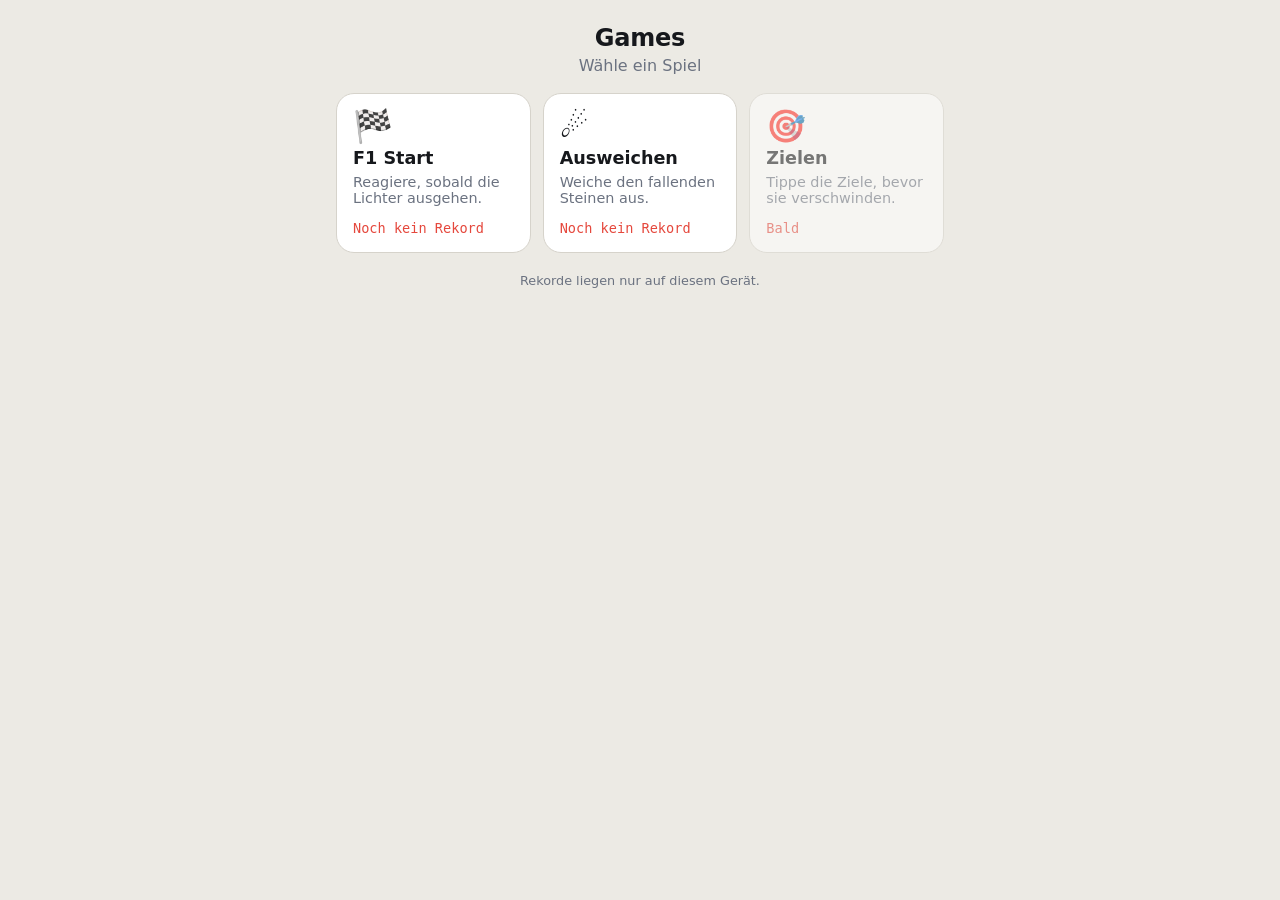
==== index.html @ 2a79f2c2 "Rename index (4).html to index.html" ====
<!DOCTYPE html>
<html lang="de">
<head>
<meta charset="utf-8">
<meta name="viewport" content="width=device-width, initial-scale=1, viewport-fit=cover">
<title>Games</title>
<link rel="stylesheet" href="base.css">
<style>
main{max-width:640px;margin:0 auto;padding:16px}
h1{text-align:center;font-size:1.5rem;margin:8px 0 4px;letter-spacing:-.01em}
.lead{text-align:center;color:var(--mute);margin:0 0 18px}
.grid{display:grid;grid-template-columns:repeat(auto-fit,minmax(150px,1fr));gap:12px}
.tile{display:flex;flex-direction:column;gap:6px;min-height:160px;padding:16px;border:1px solid var(--line);border-radius:18px;background:var(--card);color:inherit;text-decoration:none}
.tile .ic{font-size:2rem;line-height:1}
.tile b{font-size:1.1rem}
.tile span.d{color:var(--mute);font-size:.9rem}
.tile .rec{margin-top:auto;font-family:"SF Mono",ui-monospace,Menlo,Consolas,monospace;font-size:.85rem;color:var(--accent)}
.tile.soon{opacity:.55}
.note{text-align:center;color:var(--mute);font-size:.8rem;margin-top:20px}
</style>
</head>
<body>
<main>
<h1>Games</h1>
<p class="lead">Wähle ein Spiel</p>
<div class="grid" id="grid"></div>
<p class="note">Rekorde liegen nur auf diesem Gerät.</p>
</main>
<script>
// Adresse des F1-Spiels (anpassen, falls dein Repo anders heißt)
var F1_URL="https://nbh-18.github.io/f1-start/";
var GAMES=[
  {t:"F1 Start",d:"Reagiere, sobald die Lichter ausgehen.",i:"🏁",u:F1_URL,k:"f1:best",f:function(v){return v+" ms"}},
  {t:"Ausweichen",d:"Weiche den fallenden Steinen aus.",i:"☄️",u:"ausweichen.html",k:"game:ausweichen:best",f:function(v){return v.toFixed(1)+" s"}},
  {t:"Zielen",d:"Tippe die Ziele, bevor sie verschwinden.",i:"🎯",soon:true}
];
function best(k){try{var v=parseFloat(localStorage.getItem(k));return v>0?v:0}catch(e){return 0}}
function el(t,c,x){var e=document.createElement(t);if(c)e.className=c;if(x!=null)e.textContent=x;return e}
var grid=document.getElementById("grid");
GAMES.forEach(function(g){
  var a=el(g.soon?"div":"a","tile"+(g.soon?" soon":""));
  if(!g.soon)a.href=g.u;
  a.appendChild(el("div","ic",g.i));a.appendChild(el("b",null,g.t));a.appendChild(el("span","d",g.d));
  var r=g.soon?"Bald":(best(g.k)?"Rekord: "+g.f(best(g.k)):"Noch kein Rekord");
  a.appendChild(el("div","rec",r));grid.appendChild(a);
});
</script>
</body>
</html>
---- base.css ----
:root{--bg:#eceae4;--card:#fff;--ink:#16181c;--mute:#6b7280;--line:#d6d3cb;--accent:#e5483d;--accent-ink:#fff;--stone:#6b7280;--ok:#12a85a;--gold:#b8860b;
box-sizing:border-box;padding-top:env(safe-area-inset-top,0px);padding-bottom:env(safe-area-inset-bottom,0px)}
@media (prefers-color-scheme:dark){:root:not([data-theme="light"]){--bg:#101215;--card:#181b20;--ink:#f1f2f4;--mute:#8b93a0;--line:#262a31;--stone:#9aa3b0;--ok:#2fd27a;--gold:#f5c542}}
:root[data-theme="dark"]{--bg:#101215;--card:#181b20;--ink:#f1f2f4;--mute:#8b93a0;--line:#262a31;--stone:#9aa3b0;--ok:#2fd27a;--gold:#f5c542}
*{box-sizing:border-box}
html{scroll-padding-top:env(safe-area-inset-top,0px)}
html,body{margin:0}
body{background:var(--bg);color:var(--ink);font-family:"Avenir Next","Trebuchet MS",system-ui,sans-serif;-webkit-tap-highlight-color:transparent}
.label{font-size:.8rem;letter-spacing:.18em;text-transform:uppercase;color:var(--mute);margin:0}
.big{font-family:"SF Mono",ui-monospace,Menlo,Consolas,monospace;font-size:clamp(2.2rem,11vw,3.6rem);font-weight:700;margin:6px 0;letter-spacing:-.02em}
.sub{margin:0 0 16px;color:var(--mute);font-size:1rem}
.btn{display:block;width:100%;min-height:48px;border:0;border-radius:14px;background:var(--accent);color:var(--accent-ink);font:inherit;font-weight:700;font-size:1.05rem}
.back{display:inline-block;margin-top:12px;min-height:44px;line-height:44px;color:var(--mute);text-decoration:none;font-size:.95rem}
button:focus-visible,a:focus-visible{outline:3px solid var(--accent);outline-offset:2px}
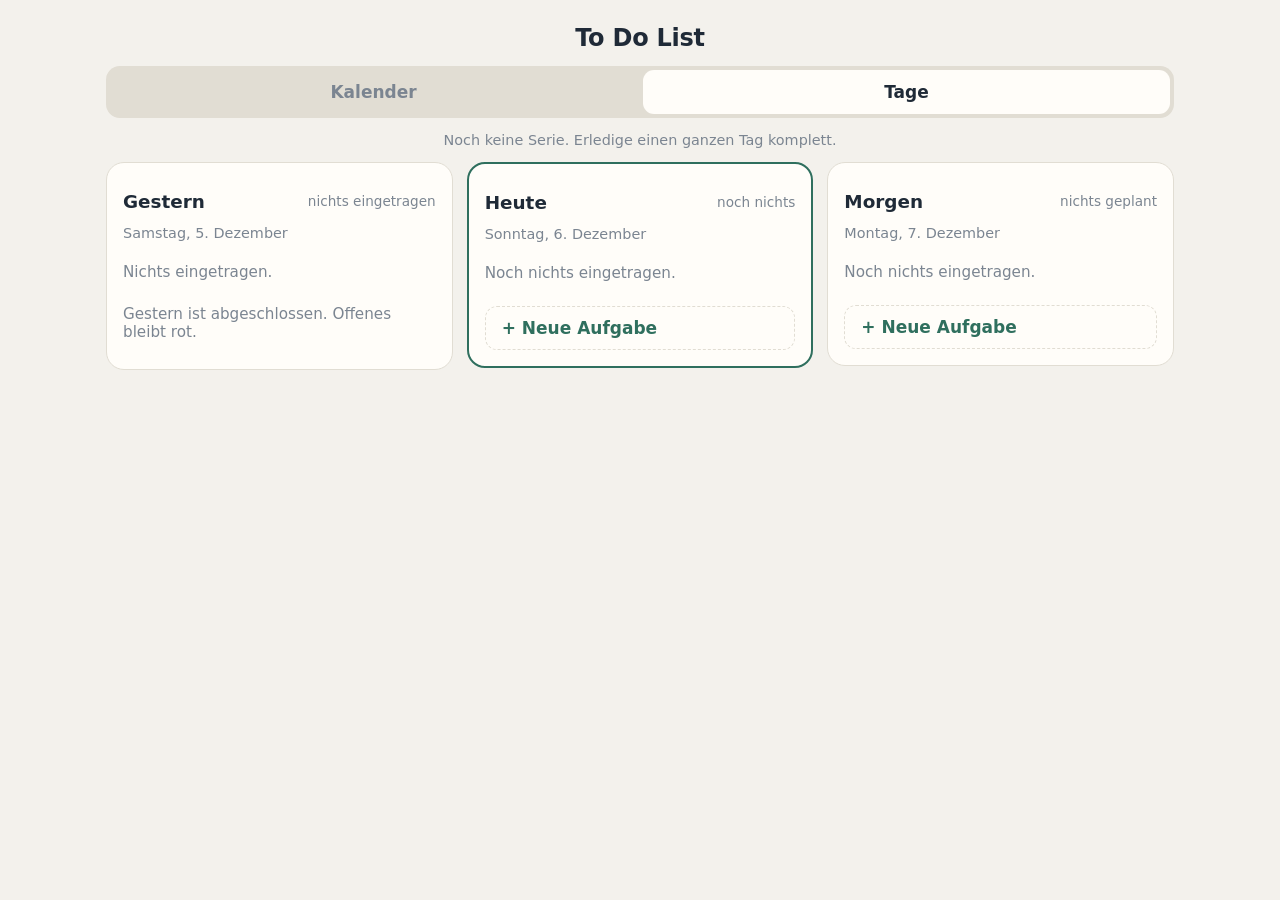
==== commit 84bdd352: "Add files via upload" ====
--- a/index.html
+++ b/index.html
@@ -3,47 +3,444 @@
 <head>
 <meta charset="utf-8">
 <meta name="viewport" content="width=device-width, initial-scale=1, viewport-fit=cover">
-<title>Games</title>
-<link rel="stylesheet" href="base.css">
+<meta name="apple-mobile-web-app-capable" content="yes">
+<meta name="mobile-web-app-capable" content="yes">
+<meta name="apple-mobile-web-app-title" content="To Do">
+<meta name="apple-mobile-web-app-status-bar-style" content="default">
+<meta name="theme-color" content="#2f6f5e">
+<link rel="manifest" href="manifest.json">
+<link rel="apple-touch-icon" href="icon-180.png">
+<title>To Do List</title>
 <style>
-main{max-width:640px;margin:0 auto;padding:16px}
-h1{text-align:center;font-size:1.5rem;margin:8px 0 4px;letter-spacing:-.01em}
-.lead{text-align:center;color:var(--mute);margin:0 0 18px}
-.grid{display:grid;grid-template-columns:repeat(auto-fit,minmax(150px,1fr));gap:12px}
-.tile{display:flex;flex-direction:column;gap:6px;min-height:160px;padding:16px;border:1px solid var(--line);border-radius:18px;background:var(--card);color:inherit;text-decoration:none}
-.tile .ic{font-size:2rem;line-height:1}
-.tile b{font-size:1.1rem}
-.tile span.d{color:var(--mute);font-size:.9rem}
-.tile .rec{margin-top:auto;font-family:"SF Mono",ui-monospace,Menlo,Consolas,monospace;font-size:.85rem;color:var(--accent)}
-.tile.soon{opacity:.55}
-.note{text-align:center;color:var(--mute);font-size:.8rem;margin-top:20px}
+:root{--bg:#f3f1ec;--card:#fffdf9;--ink:#1f2a37;--mute:#7b8591;--line:#e1ddd3;--accent:#2f6f5e;--accent-ink:#fff;--miss:#d64545;
+box-sizing:border-box;padding-top:env(safe-area-inset-top,0px);padding-bottom:env(safe-area-inset-bottom,0px)}
+@media (prefers-color-scheme:dark){:root:not([data-theme="light"]){--bg:#14181d;--card:#1c2229;--ink:#e8ecf0;--mute:#8a95a1;--line:#2b333c;--accent:#5fb89f;--accent-ink:#10231e;--miss:#ef6b6b}}
+:root[data-theme="dark"]{--bg:#14181d;--card:#1c2229;--ink:#e8ecf0;--mute:#8a95a1;--line:#2b333c;--accent:#5fb89f;--accent-ink:#10231e;--miss:#ef6b6b}
+*{box-sizing:border-box}
+html,body{margin:0}
+body{background:var(--bg);color:var(--ink);font-family:"Avenir Next","Trebuchet MS",system-ui,sans-serif;font-size:17px;-webkit-tap-highlight-color:transparent;min-height:100%;overflow-x:hidden}
+main{max-width:1100px;margin:0 auto;padding:16px}
+h1{font-size:1.5rem;margin:8px 0 14px;letter-spacing:-.01em;text-align:center}
+.seg{display:flex;gap:6px;background:var(--line);padding:4px;border-radius:14px;margin-bottom:14px}
+.seg button{flex:1;min-height:44px;border:0;border-radius:11px;background:transparent;color:var(--mute);font:inherit;font-weight:600}
+.seg button[aria-selected="true"]{background:var(--card);color:var(--ink)}
+.cols{display:grid;gap:14px;grid-template-columns:minmax(0,1fr)}
+.col{min-width:0;background:var(--card);border:1px solid var(--line);border-radius:18px;padding:16px}
+.col.today{border-color:var(--accent);border-width:2px}
+.col h2{margin:0;font-size:1.15rem}
+.col .date{color:var(--mute);font-size:.9rem;margin:2px 0 10px}
+ul{list-style:none;margin:0;padding:0}
+li{display:flex;align-items:center;gap:4px;border-top:1px solid var(--line)}
+.chk{flex:none;width:44px;height:44px;border:0;background:transparent;padding:0;display:grid;place-items:center}
+.ring{width:28px;height:28px;border-radius:50%;border:2px solid var(--mute);display:grid;place-items:center;transition:background .15s,border-color .15s}
+.ring svg{width:16px;height:16px;stroke:var(--accent-ink);fill:none;stroke-width:3;stroke-linecap:round;stroke-linejoin:round;opacity:0}
+li.done .ring{background:var(--accent);border-color:var(--accent)}
+li.done .ring svg{opacity:1}
+li.done .txt{color:var(--mute);text-decoration:line-through}
+li.miss .ring{border-color:var(--miss)}
+li.miss .txt{color:var(--miss)}
+.txt{flex:1;min-width:0;padding:10px 0;overflow-wrap:anywhere}
+.del{flex:none;width:44px;height:44px;border:0;background:transparent;color:var(--mute);font-size:1.3rem}
+.empty,.note{color:var(--mute);padding:12px 0;font-size:.95rem}
+.add{display:flex;gap:8px;margin-top:12px}
+.add input{flex:1;min-width:0;min-height:44px;border:1px solid var(--line);border-radius:12px;padding:0 12px;background:var(--bg);color:var(--ink);font:inherit}
+.add button{flex:none;min-height:44px;padding:0 16px;border:0;border-radius:12px;background:var(--accent);color:var(--accent-ink);font:inherit;font-weight:700}
+button:focus-visible,input:focus-visible{outline:3px solid var(--accent);outline-offset:2px}
+.panel{background:var(--card);border:1px solid var(--line);border-radius:18px;padding:16px;max-width:560px;margin:0 auto 14px}
+.calhead{display:flex;align-items:center;justify-content:space-between;margin-bottom:10px}
+.calhead h2{margin:0;font-size:1.15rem}
+.calhead button{width:44px;height:44px;border:0;border-radius:12px;background:var(--line);color:var(--ink);font-size:1.2rem}
+.grid7{display:grid;grid-template-columns:repeat(7,minmax(0,1fr));gap:5px}
+.wd{text-align:center;color:var(--mute);font-size:.8rem;padding:2px 0}
+.cell{aspect-ratio:1;border-radius:10px;display:grid;place-items:center;font-size:.95rem;background:var(--bg);color:var(--ink);position:relative}
+.cell.none{background:transparent}
+.cell.today{outline:3px solid var(--ink);outline-offset:1px}
+.cell.fut::after{content:"";position:absolute;bottom:5px;width:5px;height:5px;border-radius:50%;background:var(--mute)}
+.legend{display:flex;align-items:center;gap:8px;margin-top:12px;color:var(--mute);font-size:.8rem}
+.legend i{flex:1;height:8px;border-radius:4px;background:linear-gradient(90deg,hsl(0 60% 42%),hsl(60 60% 42%),hsl(120 60% 42%))}
+.panel h2{margin:0 0 4px;font-size:1.15rem}
+li.rli{flex-wrap:wrap}
+.hist{flex:0 0 100%;display:flex;gap:9px;align-items:flex-end;padding:0 0 12px 2px;color:var(--mute);font-size:.72rem}
+.hd{display:flex;flex-direction:column;align-items:center;gap:3px}
+.hd i{width:16px;height:16px;border-radius:50%;background:var(--line)}
+.hd i.ok{background:var(--accent)}
+.hd i.miss{background:var(--miss)}
+.hd i.open{background:transparent;border:2px solid var(--mute)}
+.hd i.na{background:transparent;border:1px dashed var(--line)}
+.streak{margin-left:auto;font-size:.8rem;font-weight:600;color:var(--accent)}
+button.cell{border:0;padding:0;font:inherit;cursor:pointer}
+.cell.sel{box-shadow:0 0 0 3px var(--accent)}
+.colhead{display:flex;align-items:center;gap:10px;width:100%;min-height:44px;border:0;background:transparent;color:inherit;font:inherit;padding:0;text-align:left}
+.colhead .sum{flex:1;text-align:right;font-size:.85rem;color:var(--mute)}
+.sum.bad{color:var(--miss)}.sum.good{color:var(--accent)}
+.chev{flex:none;color:var(--mute);transition:transform .15s}
+.col.shut .chev{transform:rotate(-90deg)}
+.sline{text-align:center;color:var(--mute);font-size:.9rem;margin:0 0 14px}
+.sline b{color:var(--accent)}
+.chips{display:flex;flex-wrap:wrap;gap:6px;margin-bottom:12px}
+.chips button{min-height:36px;padding:0 12px;border:1px solid var(--line);border-radius:999px;background:transparent;color:var(--ink);font:inherit;font-size:.85rem}
+.chips button[aria-pressed="true"]{background:var(--ink);color:var(--bg);border-color:var(--ink)}
+.fnote{margin-top:10px;font-size:.85rem;color:var(--accent);font-weight:600}
+.add .addbtn{flex:1;text-align:left;background:transparent;color:var(--accent);border:1px dashed var(--line)}
+.add.open{flex-wrap:wrap}
+.add.open input{flex:1 0 100%}
+.add.open button{flex:1}
+.add .ghost{background:var(--line);color:var(--ink)}
+li.ask .yes,li.ask .no{flex:none;min-height:44px;padding:0 14px;border:0;border-radius:12px;font:inherit;font-weight:600}
+li.ask .yes{background:var(--miss);color:#fff}
+li.ask .no{background:var(--line);color:var(--ink)}
+.add.open .tl{flex:1 0 100%;display:flex;align-items:center;gap:10px;color:var(--mute);font-size:.9rem}
+.add.open .tl input{flex:1}
+.tm{flex:none;min-width:3.2em;font-size:.85rem;font-weight:700;color:var(--accent);font-variant-numeric:tabular-nums}
+li.skip .txt{color:var(--mute);text-decoration:line-through;font-style:italic}
+li.skip .ring{border-style:dashed}
+li.edit{flex-wrap:wrap;gap:8px;padding:10px 0}
+li.edit>input,li.edit .tl input{min-width:0;min-height:44px;border:1px solid var(--line);border-radius:12px;padding:0 12px;background:var(--bg);color:var(--ink);font:inherit}
+li.edit>input{flex:1 0 100%}
+li.edit .tl{flex:1 0 100%;display:flex;align-items:center;gap:10px;color:var(--mute);font-size:.9rem}
+li.edit .tl input{flex:1}
+.erow{flex:1 0 100%;display:flex;flex-wrap:wrap;gap:8px}
+.erow button{flex:1 1 40%;min-height:44px;border:0;border-radius:12px;font:inherit;font-weight:600;background:var(--line);color:var(--ink)}
+.erow .pri{background:var(--accent);color:var(--accent-ink)}
+.erow .dng{background:transparent;color:var(--miss);border:1px solid var(--miss)}
+.hd i.skp{background:transparent;border:2px dashed var(--mute)}
+.bk{width:100%;min-height:90px;border:1px solid var(--line);border-radius:12px;background:var(--bg);color:var(--ink);font:inherit;font-size:16px;padding:8px;margin:8px 0}
+.sech{max-width:560px;margin:20px auto 8px;font-size:1.15rem}
+.tag{flex:none;font-size:.7rem;color:var(--mute);border:1px solid var(--line);border-radius:999px;padding:1px 8px;margin-right:8px}
+@media (max-width:759px){.col.shut .body{display:none}.col.shut{padding-top:4px;padding-bottom:4px}}
+@media (min-width:760px){.cols{grid-template-columns:repeat(3,minmax(0,1fr));align-items:start}.chev{display:none}}
 </style>
 </head>
 <body>
 <main>
-<h1>Games</h1>
-<p class="lead">Wähle ein Spiel</p>
-<div class="grid" id="grid"></div>
-<p class="note">Rekorde liegen nur auf diesem Gerät.</p>
+<h1>To Do List</h1>
+<div class="seg" id="nav" role="tablist"></div>
+<div id="sline" class="sline"></div>
+<div id="view"></div>
 </main>
 <script>
-// Adresse des F1-Spiels (anpassen, falls dein Repo anders heißt)
-var F1_URL="https://nbh-18.github.io/f1-start/";
-var GAMES=[
-  {t:"F1 Start",d:"Reagiere, sobald die Lichter ausgehen.",i:"🏁",u:F1_URL,k:"f1:best",f:function(v){return v+" ms"}},
-  {t:"Ausweichen",d:"Weiche den fallenden Steinen aus.",i:"☄️",u:"ausweichen.html",k:"game:ausweichen:best",f:function(v){return v.toFixed(1)+" s"}},
-  {t:"Zielen",d:"Tippe die Ziele, bevor sie verschwinden.",i:"🎯",soon:true}
-];
-function best(k){try{var v=parseFloat(localStorage.getItem(k));return v>0?v:0}catch(e){return 0}}
+var NAMES=["Gestern","Heute","Morgen"], OFFS=[-1,0,1], view="tage", calOff=0, baseKey="", selDay=null, calFilter="all";
+function pad(n){return n<10?"0"+n:""+n}
+function dateOff(off){var d=new Date();d.setHours(12,0,0,0);d.setDate(d.getDate()+off);return d}
+function keyOf(d){return d.getFullYear()+"-"+pad(d.getMonth()+1)+"-"+pad(d.getDate())}
+function keyFor(off){return keyOf(dateOff(off))}
+function labelFor(off){return dateOff(off).toLocaleDateString("de-DE",{weekday:"long",day:"numeric",month:"long"})}
+function rd(k,def){try{var v=localStorage.getItem(k);return v?JSON.parse(v):def}catch(e){return def}}
+function wr(k,v){try{localStorage.setItem(k,JSON.stringify(v))}catch(e){}}
+function load(k){return rd("todo:"+k,[])}
+function save(k,l){wr("todo:"+k,l)}
 function el(t,c,x){var e=document.createElement(t);if(c)e.className=c;if(x!=null)e.textContent=x;return e}
-var grid=document.getElementById("grid");
-GAMES.forEach(function(g){
-  var a=el(g.soon?"div":"a","tile"+(g.soon?" soon":""));
-  if(!g.soon)a.href=g.u;
-  a.appendChild(el("div","ic",g.i));a.appendChild(el("b",null,g.t));a.appendChild(el("span","d",g.d));
-  var r=g.soon?"Bald":(best(g.k)?"Rekord: "+g.f(best(g.k)):"Noch kein Rekord");
-  a.appendChild(el("div","rec",r));grid.appendChild(a);
-});
+function isWE(d){var g=d.getDay();return g===0||g===6}
+function routines(){var r=rd("routine:v1",null);return r||{wk:[],we:[]}}
+ 
+function newId(){return "r"+Date.now().toString(36)+Math.random().toString(36).slice(2,6)}
+function eachDay(fn){
+  try{for(var i=0;i<localStorage.length;i++){var key=localStorage.key(i);if(key.indexOf("todo:")!==0)continue;
+    var l=rd(key,[]);if(fn(l,key.slice(5)))localStorage.setItem(key,JSON.stringify(l))}}catch(e){}
+}
+// Alte Routinen (nur Text) bekommen eine ID; alte Tageseinträge werden zugeordnet
+function migrate(){
+  try{
+    if(localStorage.getItem("mig:v2"))return;
+    var q=rd("routine:v1",null)||{wk:[],we:[]};
+    ["wk","we"].forEach(function(ty){q[ty]=(q[ty]||[]).map(function(x){return typeof x==="string"?{id:newId(),t:x}:x})});
+    wr("routine:v1",q);
+    eachDay(function(l,day){
+      var we=isWE(new Date(day+"T12:00:00")),a=q[we?"we":"wk"],b=q[we?"wk":"we"],ch=false;
+      l.forEach(function(o){
+        if(o.r&&!o.rid){
+          var m=a.filter(function(x){return x.t===o.t})[0]||b.filter(function(x){return x.t===o.t})[0];
+          if(m){o.rid=m.id;ch=true}
+        }
+      });
+      return ch;
+    });
+    localStorage.setItem("mig:v2","1");
+  }catch(e){}
+}
+function renameRoutine(id,t){
+  var q=routines();["wk","we"].forEach(function(ty){q[ty].forEach(function(x){if(x.id===id)x.t=t})});
+  wr("routine:v1",q);
+  eachDay(function(l){var ch=false;l.forEach(function(o){if(o.rid===id){o.t=t;ch=true}});return ch});
+}
+// Routinen für heute und morgen einmalig eintragen
+function seed(){
+  var r=routines();
+  [0,1].forEach(function(off){
+    var k=keyFor(off);
+    if(rd("seed:"+k,0))return;
+    var items=isWE(dateOff(off))?r.we:r.wk, list=load(k);
+    items.forEach(function(x){list.push({t:x.t,d:false,r:1,rid:x.id})});
+    save(k,list);wr("seed:"+k,1);
+  });
+}
+function addRoutine(type,t){
+  var r=routines(),rt={id:newId(),t:t};r[type].push(rt);wr("routine:v1",r);
+  [0,1].forEach(function(off){
+    if((isWE(dateOff(off))?"we":"wk")!==type)return;
+    var k=keyFor(off),l=load(k);l.push({t:t,d:false,r:1,rid:rt.id});save(k,l);
+  });
+}
+function addForm(label,onAdd,ph,withTime){
+  var f=el("div","add"),o=el("button","addbtn","+ "+ph);
+  o.setAttribute("aria-label",label);
+  o.onclick=function(){
+    f.innerHTML="";f.className="add open";
+    var inp=el("input"),tm=null,lb=null;
+    inp.type="text";inp.placeholder=ph;inp.maxLength=120;inp.setAttribute("aria-label",label);
+    if(withTime){lb=el("label","tl","Uhrzeit (optional)");tm=el("input");tm.type="time";lb.appendChild(tm)}
+    var ok=el("button",null,"Speichern"),no=el("button","ghost","Abbrechen");
+    function go(){var v=inp.value.trim();if(v)onAdd(v,tm?tm.value:"")}
+    ok.onclick=go;no.onclick=function(){render()};
+    inp.onkeydown=function(e){if(e.key==="Enter")go();if(e.key==="Escape")render()};
+    f.appendChild(inp);if(lb)f.appendChild(lb);f.appendChild(ok);f.appendChild(no);inp.focus();
+  };
+  f.appendChild(o);return f;
+}
+function sorted(l){return l.slice().sort(function(a,b){return (a.h?0:1)-(b.h?0:1)||(a.h&&b.h?(a.h<b.h?-1:a.h>b.h?1:0):0)})}
+function askDel(li,msg,onYes){
+  li.innerHTML="";li.className="ask";
+  li.appendChild(el("span","txt",msg));
+  var y=el("button","yes","Löschen"),n=el("button","no","Nein");
+  y.onclick=onYes;n.onclick=function(){render()};
+  li.appendChild(y);li.appendChild(n);
+}
+function isDone(o){return o.d}
+function notSkip(o){return !o.s}
+function dayOk(off){var l=load(keyFor(off)).filter(notSkip);return l.length>0&&l.every(isDone)}
+function dayStreak(){var n=0;for(var o=0;o>-400;o--){var ok=dayOk(o);if(o===0&&!ok)continue;if(ok)n++;else break}return n}
+function bestStreak(){var best=0,cur=0;for(var o=-400;o<=0;o++){if(dayOk(o)){cur++;if(cur>best)best=cur}else cur=0}return best}
+function nextKey(k){var d=new Date(k+"T12:00:00");d.setDate(d.getDate()+1);return keyOf(d)}
+function editRow(li,item,k,list){
+  li.innerHTML="";li.className="edit";
+  var inp=el("input"),tm=null,tk=keyFor(0);
+  inp.type="text";inp.value=item.t;inp.maxLength=120;inp.setAttribute("aria-label","Name");
+  li.appendChild(inp);
+  if(item.e){var lb=el("label","tl","Uhrzeit");tm=el("input");tm.type="time";tm.value=item.h||"";lb.appendChild(tm);li.appendChild(lb)}
+  var row=el("div","erow");
+  function btn(txt,cls,fn){var b=el("button",cls,txt);b.onclick=fn;row.appendChild(b)}
+  function saveIt(){
+    var v=inp.value.trim();if(!v)return;
+    if(item.rid)renameRoutine(item.rid,v);
+    else{item.t=v;if(tm){if(tm.value)item.h=tm.value;else delete item.h}save(k,list)}
+    render();
+  }
+  btn("Speichern","pri",saveIt);
+  if(item.r)btn(item.s?"Wieder aktiv":(k===tk?"Heute auslassen":"Auslassen"),"",function(){item.s=!item.s;save(k,list);render()});
+  else if(!item.e&&!item.d)btn(k===tk?"Auf morgen verschieben":"Einen Tag später","",function(){var nk=nextKey(k),nl=load(nk);save(k,list.filter(function(o){return o!==item}));nl.push(item);save(nk,nl);render()});
+  btn("Löschen","dng",function(){askDel(li,item.r?"Nur an diesem Tag entfernen? Die Routine bleibt.":"Wirklich löschen?",function(){save(k,list.filter(function(o){return o!==item}));render()})});
+  btn("Abbrechen","",function(){render()});
+  li.appendChild(row);
+  inp.onkeydown=function(e){if(e.key==="Enter")saveIt();if(e.key==="Escape")render()};
+  inp.focus();
+}
+function editRoutine(li,rt,type){
+  li.innerHTML="";li.className="edit";
+  var inp=el("input");inp.type="text";inp.value=rt.t;inp.maxLength=120;inp.setAttribute("aria-label","Name der Routine");
+  li.appendChild(inp);
+  var row=el("div","erow");
+  function btn(txt,cls,fn){var b=el("button",cls,txt);b.onclick=fn;row.appendChild(b)}
+  function saveIt(){var v=inp.value.trim();if(!v)return;renameRoutine(rt.id,v);render()}
+  btn("Speichern","pri",saveIt);
+  btn("Löschen","dng",function(){askDel(li,"Routine wirklich löschen?",function(){var q=routines();q[type]=q[type].filter(function(x){return x.id!==rt.id});wr("routine:v1",q);render()})});
+  btn("Abbrechen","",function(){render()});
+  li.appendChild(row);
+  inp.onkeydown=function(e){if(e.key==="Enter")saveIt();if(e.key==="Escape")render()};
+  inp.focus();
+}
+function exportData(){var o={};for(var i=0;i<localStorage.length;i++){var k=localStorage.key(i);if(/^(todo|routine|seed):/.test(k))o[k]=localStorage.getItem(k)}return JSON.stringify({app:"todo",v:2,data:o})}
+function importData(txt){
+  var o;try{o=JSON.parse(txt.trim())}catch(e){return "Das ist keine gültige Sicherung."}
+  if(!o||o.app!=="todo"||!o.data)return "Das ist keine gültige Sicherung.";
+  var keys=Object.keys(o.data);
+  if(!keys.length||!keys.every(function(k){return /^(todo|routine|seed):/.test(k)}))return "Die Sicherung enthält unerwartete Daten.";
+  try{keys.forEach(function(k){JSON.parse(o.data[k])})}catch(e){return "Die Sicherung ist beschädigt."}
+  if(!confirm("Das ersetzt alle aktuellen Daten auf diesem Gerät. Fortfahren?"))return "Abgebrochen.";
+  try{
+    var old=[];for(var i=0;i<localStorage.length;i++){var k=localStorage.key(i);if(/^(todo|routine|seed|mig):/.test(k))old.push(k)}
+    old.forEach(function(k){localStorage.removeItem(k)});
+    keys.forEach(function(k){localStorage.setItem(k,String(o.data[k]))});
+    migrate();
+  }catch(e){return "Wiederherstellen ist fehlgeschlagen."}
+  alert("Wiederhergestellt.");location.reload();return "";
+}
+function renderBackup(box){
+  var p=el("div","panel");p.appendChild(el("h2",null,"Sicherung"));
+  p.appendChild(el("div","note","Deine Daten liegen nur auf diesem Gerät. Sichere sie ab und zu, vor allem bevor du die App löschst. Text in Notizen oder einer Mail an dich selbst aufbewahren."));
+  var ta=el("textarea","bk");ta.placeholder="Hier erscheint die Sicherung. Zum Wiederherstellen den gesicherten Text hier einfügen.";
+  var msg=el("div","note",""),row=el("div","erow");
+  var b1=el("button","pri","Sicherung erstellen"),b2=el("button",null,"Wiederherstellen");
+  b1.onclick=function(){
+    ta.value=exportData();ta.focus();ta.select();try{ta.setSelectionRange(0,ta.value.length)}catch(e){}
+    var fail=function(){msg.textContent="Markiere den Text und kopiere ihn von Hand."};
+    if(navigator.clipboard&&navigator.clipboard.writeText)navigator.clipboard.writeText(ta.value).then(function(){msg.textContent="Kopiert. Füge den Text jetzt in Notizen oder eine Mail an dich selbst ein."},fail);else fail();
+  };
+  b2.onclick=function(){msg.textContent=importData(ta.value)};
+  row.appendChild(b1);row.appendChild(b2);
+  p.appendChild(ta);p.appendChild(row);p.appendChild(msg);box.appendChild(p);
+}
+var shut={"-1":true,"0":false,"1":true};
+function renderTage(box){
+  OFFS.forEach(function(off,i){
+    var k=keyFor(off), list=load(k), locked=off<0;
+    var col=el("section","col"+(off===0?" today":"")+(shut[off]?" shut":""));
+    var act=list.filter(notSkip), done=act.filter(isDone).length, open=act.length-done, sm, cls="";
+    if(off<0){
+      if(!list.length)sm="nichts eingetragen";
+      else if(open>0){sm=open+" offen";cls=" bad"}
+      else{sm="alles erledigt";cls=" good"}
+    }else if(off===0)sm=act.length?done+"/"+act.length+" erledigt":(list.length?"alles ausgelassen":"noch nichts");
+    else sm=list.length?list.length+" geplant":"nichts geplant";
+    var hd=el("button","colhead");hd.setAttribute("aria-expanded",!shut[off]);
+    hd.appendChild(el("h2",null,NAMES[i]));hd.appendChild(el("span","sum"+cls,sm));hd.appendChild(el("span","chev","▾"));
+    hd.onclick=function(){shut[off]=!shut[off];render()};
+    col.appendChild(hd);
+    var body=el("div","body");
+    body.appendChild(el("div","date",labelFor(off)));
+    var ul=el("ul");
+    if(!list.length)ul.appendChild(el("div","empty",locked?"Nichts eingetragen.":"Noch nichts eingetragen."));
+    sorted(list).forEach(function(item){
+      var li=el("li",item.s?"skip":(item.d?"done":(locked?"miss":"")));
+      var b=el("button","chk");b.setAttribute("aria-label",(item.d?"Erledigt: ":"Offen: ")+item.t);
+      b.innerHTML='<span class="ring"><svg viewBox="0 0 16 16"><path d="M3 8.5l3.2 3L13 4.5"/></svg></span>';
+      if(locked||item.s)b.disabled=true;else b.onclick=function(){item.d=!item.d;save(k,list);render()};
+      li.appendChild(b);if(item.h)li.appendChild(el("span","tm",item.h));li.appendChild(el("span","txt",item.t));if(item.e)li.appendChild(el("span","tag","Termin"));
+      if(item.s)li.appendChild(el("span","tag","ausgelassen"));
+      if(!locked){
+        var x=el("button","del","✎");x.setAttribute("aria-label","Bearbeiten: "+item.t);
+        x.onclick=function(){editRow(li,item,k,list)};
+        li.appendChild(x);
+      }
+      ul.appendChild(li);
+    });
+    body.appendChild(ul);
+    if(locked)body.appendChild(el("div","note","Gestern ist abgeschlossen. Offenes bleibt rot."));
+    else body.appendChild(addForm("Neue Aufgabe für "+NAMES[i],function(v){list.push({t:v,d:false});save(k,list);render()},"Neue Aufgabe"));
+    col.appendChild(body);box.appendChild(col);
+  });
+  box.className="cols";
+}
+ 
+function renderCal(box){
+  var opts=[["all","Alle"],["day","Tage"],["rou","Routinen"]];
+  if(!opts.some(function(o){return o[0]===calFilter}))calFilter="all";
+  function filt(l){
+    if(calFilter==="rou")return l.filter(function(o){return o.r});
+    if(calFilter==="day")return l.filter(function(o){return !o.r});
+    return l;
+  }
+  var now=new Date(),base=new Date(now.getFullYear(),now.getMonth()+calOff,1,12);
+  var y=base.getFullYear(),m=base.getMonth(),days=new Date(y,m+1,0).getDate();
+  var lead=(base.getDay()+6)%7, todayKey=keyOf(now);
+  var p=el("div","panel"),h=el("div","calhead");
+  var pv=el("button",null,"‹"),nx=el("button",null,"›");
+  pv.setAttribute("aria-label","Vorheriger Monat");nx.setAttribute("aria-label","Nächster Monat");
+  pv.onclick=function(){calOff--;render()};nx.onclick=function(){calOff++;render()};
+  h.appendChild(pv);h.appendChild(el("h2",null,base.toLocaleDateString("de-DE",{month:"long",year:"numeric"})));h.appendChild(nx);
+  p.appendChild(h);
+  if(true){
+    var ch=el("div","chips");
+    opts.forEach(function(o){var b=el("button",null,o[1]);b.setAttribute("aria-pressed",calFilter===o[0]);b.onclick=function(){calFilter=o[0];render()};ch.appendChild(b)});
+    p.appendChild(ch);
+  }
+  var g=el("div","grid7");
+  ["Mo","Di","Mi","Do","Fr","Sa","So"].forEach(function(w){g.appendChild(el("div","wd",w))});
+  for(var i=0;i<lead;i++)g.appendChild(el("div","cell none"));
+  for(var d=1;d<=days;d++){
+    var dt=new Date(y,m,d,12),k=keyOf(dt),list=filt(load(k)).filter(notSkip),c=el("button","cell",d);
+    c.onclick=(function(kk){return function(){selDay=(selDay===kk?null:kk);render()}})(k);
+    if(k===selDay)c.classList.add("sel");
+    if(k===todayKey)c.classList.add("today");
+    if(list.length){
+      if(k<=todayKey){
+        var r=list.filter(function(o){return o.d}).length/list.length;
+        c.style.background="hsl("+Math.round(r*120)+" 60% 42%)";c.style.color="#fff";
+      }else c.classList.add("fut");
+    }
+    g.appendChild(c);
+  }
+  p.appendChild(g);
+  var lg=el("div","legend");lg.appendChild(el("span",null,"0 %"));lg.appendChild(el("i"));lg.appendChild(el("span",null,"100 % erledigt"));
+  p.appendChild(lg);
+  box.appendChild(p);
+  if(selDay){
+    var q=el("div","panel"),sl=load(selDay),past=selDay<todayKey;
+    q.appendChild(el("h2",null,new Date(selDay+"T12:00:00").toLocaleDateString("de-DE",{weekday:"long",day:"numeric",month:"long"})));
+    var u=el("ul");
+    if(!sl.length)u.appendChild(el("div","empty","Nichts eingetragen."));
+    sorted(sl).forEach(function(o){
+      var li=el("li",o.s?"skip":(o.d?"done":(past?"miss":"")));
+      var rg=el("span","chk");rg.innerHTML='<span class="ring"><svg viewBox="0 0 16 16"><path d="M3 8.5l3.2 3L13 4.5"/></svg></span>';
+      li.appendChild(rg);if(o.h)li.appendChild(el("span","tm",o.h));li.appendChild(el("span","txt",o.t));if(o.r)li.appendChild(el("span","tag","Routine"));if(o.e)li.appendChild(el("span","tag","Termin"));
+      if(!past){var xd=el("button","del","✎");xd.setAttribute("aria-label","Bearbeiten: "+o.t);xd.onclick=function(){editRow(li,o,selDay,sl)};li.appendChild(xd)}
+      u.appendChild(li);
+    });
+    q.appendChild(u);
+    if(!past)q.appendChild(addForm("Termin hinzufügen",function(v,h){var l2=load(selDay),n={t:v,d:false,e:1};if(h)n.h=h;l2.push(n);save(selDay,l2);render()},"Neuer Termin",true));
+    box.appendChild(q);
+  }
+  box.appendChild(el("h2","sech","Routinen"));renderRoutine(box);renderBackup(box);
+}
+ 
+function routineHist(rid,type){
+  var wrap=el("div","hist"),L=["S","M","D","M","D","F","S"];
+  function find(off){return load(keyFor(off)).filter(function(o){return o.rid===rid})[0]}
+  function applies(off){return (isWE(dateOff(off))?"we":"wk")===type}
+  for(var off=-6;off<=0;off++){
+    var cls="none";
+    if(!applies(off))cls="na";
+    else{var it=find(off);if(it)cls=it.s?"skp":(it.d?"ok":(off===0?"open":"miss"))}
+    var c=el("div","hd");c.appendChild(el("i",cls));c.appendChild(el("span",null,L[dateOff(off).getDay()]));wrap.appendChild(c);
+  }
+  var n=0;
+  for(var o=0;o>-120;o--){
+    if(!applies(o))continue;
+    var it2=find(o),dn=!!(it2&&it2.d);
+    if(it2&&it2.s)continue;
+    if(o===0&&!dn)continue;
+    if(dn)n++;else break;
+  }
+  if(n>0)wrap.appendChild(el("span","streak",n+(n===1?" Tag":" Tage")+" am Stück"));
+  return wrap;
+}
+function renderRoutine(box){
+  var r=routines();
+  [["wk","Werktage (Mo–Fr)"],["we","Wochenende (Sa, So)"]].forEach(function(s){
+    var p=el("div","panel");p.appendChild(el("h2",null,s[1]));
+    var ul=el("ul");
+    if(!r[s[0]].length)ul.appendChild(el("div","empty","Noch keine Routine."));
+    r[s[0]].forEach(function(rt){
+      var li=el("li","rli");li.appendChild(el("span","txt",rt.t));
+      var x=el("button","del","✎");x.setAttribute("aria-label","Bearbeiten: "+rt.t);
+      x.onclick=function(){editRoutine(li,rt,s[0])};
+      li.appendChild(x);li.appendChild(routineHist(rt.id,s[0]));ul.appendChild(li);
+    });
+    p.appendChild(ul);
+    p.appendChild(addForm("Neue Routine für "+s[1],function(v){addRoutine(s[0],v);render()},"Neue Routine"));
+    box.appendChild(p);
+  });
+  box.appendChild(el("div","note","Routinen landen automatisch in Heute und Morgen. Umbenennen behält die Serie. Gelöschte Routinen entfernen bereits eingetragene Aufgaben nicht."));
+  box.className="";
+}
+ 
+function render(){
+  baseKey=keyFor(0);seed();
+  var nav=document.getElementById("nav"),box=document.getElementById("view"),sl=document.getElementById("sline");
+  nav.innerHTML="";box.innerHTML="";sl.innerHTML="";
+  [["kal","Kalender"],["tage","Tage"]].forEach(function(v){
+    var b=el("button",null,v[1]);b.setAttribute("role","tab");b.setAttribute("aria-selected",view===v[0]);
+    b.onclick=function(){view=v[0];render()};nav.appendChild(b);
+  });
+  var cur=dayStreak(),best=bestStreak();
+  if(!best)sl.textContent="Noch keine Serie. Erledige einen ganzen Tag komplett.";
+  else{sl.appendChild(document.createTextNode("Serie: "));sl.appendChild(el("b",null,cur+(cur===1?" Tag":" Tage")));sl.appendChild(document.createTextNode(" · Rekord "+best))}
+  if(view==="tage")renderTage(box);else{box.className="";renderCal(box)}
+}
+function checkDay(){if(keyFor(0)!==baseKey)render()}
+document.addEventListener("visibilitychange",function(){if(!document.hidden)checkDay()});
+setInterval(checkDay,60000);
+migrate();render();
+if("serviceWorker" in navigator){window.addEventListener("load",function(){navigator.serviceWorker.register("sw.js").catch(function(){})})}
 </script>
 </body>
-</html>
+</html>
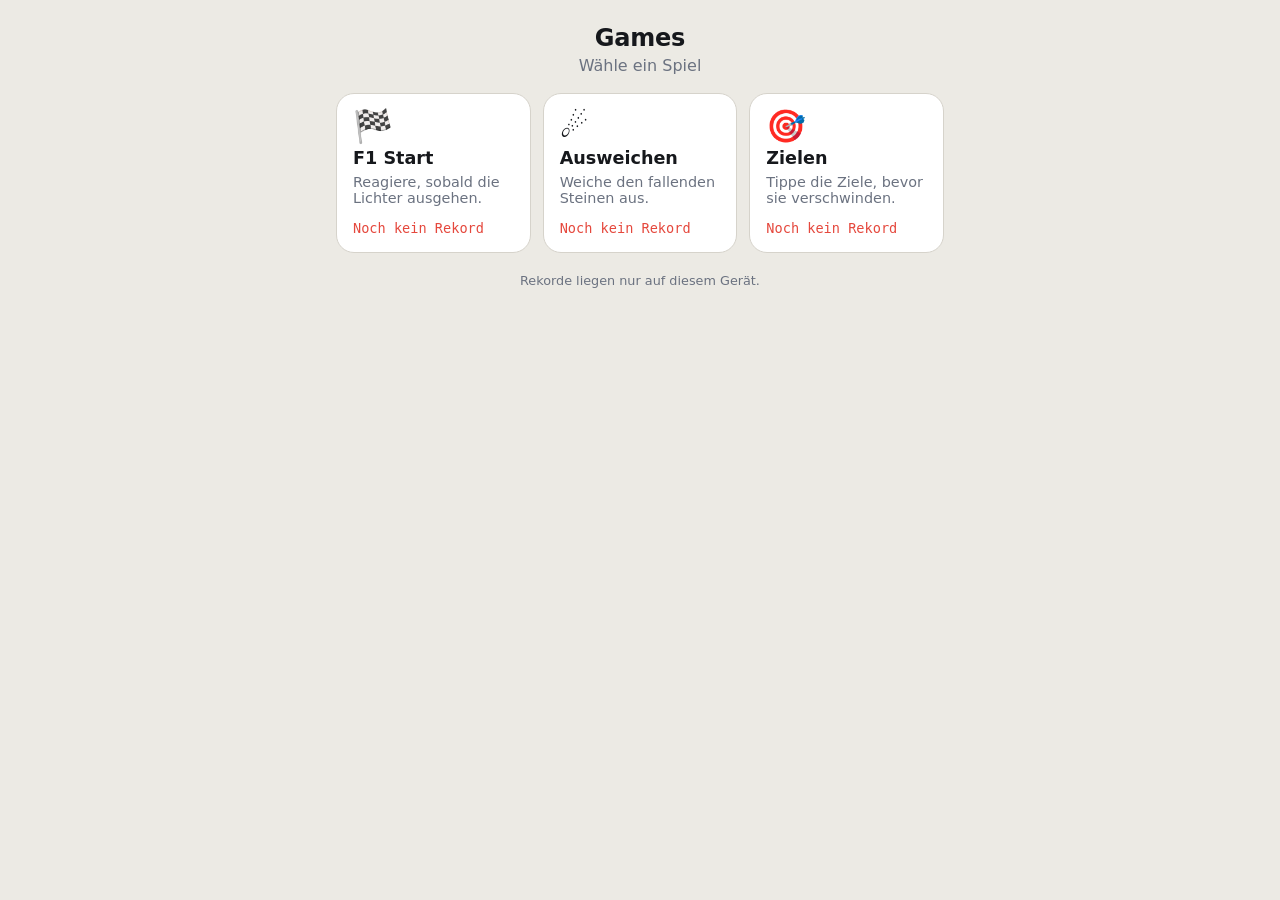
==== commit b793686d: "Rename index (7).html to index.html" ====
--- a/index.html
+++ b/index.html
@@ -3,444 +3,47 @@
 <head>
 <meta charset="utf-8">
 <meta name="viewport" content="width=device-width, initial-scale=1, viewport-fit=cover">
-<meta name="apple-mobile-web-app-capable" content="yes">
-<meta name="mobile-web-app-capable" content="yes">
-<meta name="apple-mobile-web-app-title" content="To Do">
-<meta name="apple-mobile-web-app-status-bar-style" content="default">
-<meta name="theme-color" content="#2f6f5e">
-<link rel="manifest" href="manifest.json">
-<link rel="apple-touch-icon" href="icon-180.png">
-<title>To Do List</title>
+<title>Games</title>
+<link rel="stylesheet" href="base.css">
 <style>
-:root{--bg:#f3f1ec;--card:#fffdf9;--ink:#1f2a37;--mute:#7b8591;--line:#e1ddd3;--accent:#2f6f5e;--accent-ink:#fff;--miss:#d64545;
-box-sizing:border-box;padding-top:env(safe-area-inset-top,0px);padding-bottom:env(safe-area-inset-bottom,0px)}
-@media (prefers-color-scheme:dark){:root:not([data-theme="light"]){--bg:#14181d;--card:#1c2229;--ink:#e8ecf0;--mute:#8a95a1;--line:#2b333c;--accent:#5fb89f;--accent-ink:#10231e;--miss:#ef6b6b}}
-:root[data-theme="dark"]{--bg:#14181d;--card:#1c2229;--ink:#e8ecf0;--mute:#8a95a1;--line:#2b333c;--accent:#5fb89f;--accent-ink:#10231e;--miss:#ef6b6b}
-*{box-sizing:border-box}
-html,body{margin:0}
-body{background:var(--bg);color:var(--ink);font-family:"Avenir Next","Trebuchet MS",system-ui,sans-serif;font-size:17px;-webkit-tap-highlight-color:transparent;min-height:100%;overflow-x:hidden}
-main{max-width:1100px;margin:0 auto;padding:16px}
-h1{font-size:1.5rem;margin:8px 0 14px;letter-spacing:-.01em;text-align:center}
-.seg{display:flex;gap:6px;background:var(--line);padding:4px;border-radius:14px;margin-bottom:14px}
-.seg button{flex:1;min-height:44px;border:0;border-radius:11px;background:transparent;color:var(--mute);font:inherit;font-weight:600}
-.seg button[aria-selected="true"]{background:var(--card);color:var(--ink)}
-.cols{display:grid;gap:14px;grid-template-columns:minmax(0,1fr)}
-.col{min-width:0;background:var(--card);border:1px solid var(--line);border-radius:18px;padding:16px}
-.col.today{border-color:var(--accent);border-width:2px}
-.col h2{margin:0;font-size:1.15rem}
-.col .date{color:var(--mute);font-size:.9rem;margin:2px 0 10px}
-ul{list-style:none;margin:0;padding:0}
-li{display:flex;align-items:center;gap:4px;border-top:1px solid var(--line)}
-.chk{flex:none;width:44px;height:44px;border:0;background:transparent;padding:0;display:grid;place-items:center}
-.ring{width:28px;height:28px;border-radius:50%;border:2px solid var(--mute);display:grid;place-items:center;transition:background .15s,border-color .15s}
-.ring svg{width:16px;height:16px;stroke:var(--accent-ink);fill:none;stroke-width:3;stroke-linecap:round;stroke-linejoin:round;opacity:0}
-li.done .ring{background:var(--accent);border-color:var(--accent)}
-li.done .ring svg{opacity:1}
-li.done .txt{color:var(--mute);text-decoration:line-through}
-li.miss .ring{border-color:var(--miss)}
-li.miss .txt{color:var(--miss)}
-.txt{flex:1;min-width:0;padding:10px 0;overflow-wrap:anywhere}
-.del{flex:none;width:44px;height:44px;border:0;background:transparent;color:var(--mute);font-size:1.3rem}
-.empty,.note{color:var(--mute);padding:12px 0;font-size:.95rem}
-.add{display:flex;gap:8px;margin-top:12px}
-.add input{flex:1;min-width:0;min-height:44px;border:1px solid var(--line);border-radius:12px;padding:0 12px;background:var(--bg);color:var(--ink);font:inherit}
-.add button{flex:none;min-height:44px;padding:0 16px;border:0;border-radius:12px;background:var(--accent);color:var(--accent-ink);font:inherit;font-weight:700}
-button:focus-visible,input:focus-visible{outline:3px solid var(--accent);outline-offset:2px}
-.panel{background:var(--card);border:1px solid var(--line);border-radius:18px;padding:16px;max-width:560px;margin:0 auto 14px}
-.calhead{display:flex;align-items:center;justify-content:space-between;margin-bottom:10px}
-.calhead h2{margin:0;font-size:1.15rem}
-.calhead button{width:44px;height:44px;border:0;border-radius:12px;background:var(--line);color:var(--ink);font-size:1.2rem}
-.grid7{display:grid;grid-template-columns:repeat(7,minmax(0,1fr));gap:5px}
-.wd{text-align:center;color:var(--mute);font-size:.8rem;padding:2px 0}
-.cell{aspect-ratio:1;border-radius:10px;display:grid;place-items:center;font-size:.95rem;background:var(--bg);color:var(--ink);position:relative}
-.cell.none{background:transparent}
-.cell.today{outline:3px solid var(--ink);outline-offset:1px}
-.cell.fut::after{content:"";position:absolute;bottom:5px;width:5px;height:5px;border-radius:50%;background:var(--mute)}
-.legend{display:flex;align-items:center;gap:8px;margin-top:12px;color:var(--mute);font-size:.8rem}
-.legend i{flex:1;height:8px;border-radius:4px;background:linear-gradient(90deg,hsl(0 60% 42%),hsl(60 60% 42%),hsl(120 60% 42%))}
-.panel h2{margin:0 0 4px;font-size:1.15rem}
-li.rli{flex-wrap:wrap}
-.hist{flex:0 0 100%;display:flex;gap:9px;align-items:flex-end;padding:0 0 12px 2px;color:var(--mute);font-size:.72rem}
-.hd{display:flex;flex-direction:column;align-items:center;gap:3px}
-.hd i{width:16px;height:16px;border-radius:50%;background:var(--line)}
-.hd i.ok{background:var(--accent)}
-.hd i.miss{background:var(--miss)}
-.hd i.open{background:transparent;border:2px solid var(--mute)}
-.hd i.na{background:transparent;border:1px dashed var(--line)}
-.streak{margin-left:auto;font-size:.8rem;font-weight:600;color:var(--accent)}
-button.cell{border:0;padding:0;font:inherit;cursor:pointer}
-.cell.sel{box-shadow:0 0 0 3px var(--accent)}
-.colhead{display:flex;align-items:center;gap:10px;width:100%;min-height:44px;border:0;background:transparent;color:inherit;font:inherit;padding:0;text-align:left}
-.colhead .sum{flex:1;text-align:right;font-size:.85rem;color:var(--mute)}
-.sum.bad{color:var(--miss)}.sum.good{color:var(--accent)}
-.chev{flex:none;color:var(--mute);transition:transform .15s}
-.col.shut .chev{transform:rotate(-90deg)}
-.sline{text-align:center;color:var(--mute);font-size:.9rem;margin:0 0 14px}
-.sline b{color:var(--accent)}
-.chips{display:flex;flex-wrap:wrap;gap:6px;margin-bottom:12px}
-.chips button{min-height:36px;padding:0 12px;border:1px solid var(--line);border-radius:999px;background:transparent;color:var(--ink);font:inherit;font-size:.85rem}
-.chips button[aria-pressed="true"]{background:var(--ink);color:var(--bg);border-color:var(--ink)}
-.fnote{margin-top:10px;font-size:.85rem;color:var(--accent);font-weight:600}
-.add .addbtn{flex:1;text-align:left;background:transparent;color:var(--accent);border:1px dashed var(--line)}
-.add.open{flex-wrap:wrap}
-.add.open input{flex:1 0 100%}
-.add.open button{flex:1}
-.add .ghost{background:var(--line);color:var(--ink)}
-li.ask .yes,li.ask .no{flex:none;min-height:44px;padding:0 14px;border:0;border-radius:12px;font:inherit;font-weight:600}
-li.ask .yes{background:var(--miss);color:#fff}
-li.ask .no{background:var(--line);color:var(--ink)}
-.add.open .tl{flex:1 0 100%;display:flex;align-items:center;gap:10px;color:var(--mute);font-size:.9rem}
-.add.open .tl input{flex:1}
-.tm{flex:none;min-width:3.2em;font-size:.85rem;font-weight:700;color:var(--accent);font-variant-numeric:tabular-nums}
-li.skip .txt{color:var(--mute);text-decoration:line-through;font-style:italic}
-li.skip .ring{border-style:dashed}
-li.edit{flex-wrap:wrap;gap:8px;padding:10px 0}
-li.edit>input,li.edit .tl input{min-width:0;min-height:44px;border:1px solid var(--line);border-radius:12px;padding:0 12px;background:var(--bg);color:var(--ink);font:inherit}
-li.edit>input{flex:1 0 100%}
-li.edit .tl{flex:1 0 100%;display:flex;align-items:center;gap:10px;color:var(--mute);font-size:.9rem}
-li.edit .tl input{flex:1}
-.erow{flex:1 0 100%;display:flex;flex-wrap:wrap;gap:8px}
-.erow button{flex:1 1 40%;min-height:44px;border:0;border-radius:12px;font:inherit;font-weight:600;background:var(--line);color:var(--ink)}
-.erow .pri{background:var(--accent);color:var(--accent-ink)}
-.erow .dng{background:transparent;color:var(--miss);border:1px solid var(--miss)}
-.hd i.skp{background:transparent;border:2px dashed var(--mute)}
-.bk{width:100%;min-height:90px;border:1px solid var(--line);border-radius:12px;background:var(--bg);color:var(--ink);font:inherit;font-size:16px;padding:8px;margin:8px 0}
-.sech{max-width:560px;margin:20px auto 8px;font-size:1.15rem}
-.tag{flex:none;font-size:.7rem;color:var(--mute);border:1px solid var(--line);border-radius:999px;padding:1px 8px;margin-right:8px}
-@media (max-width:759px){.col.shut .body{display:none}.col.shut{padding-top:4px;padding-bottom:4px}}
-@media (min-width:760px){.cols{grid-template-columns:repeat(3,minmax(0,1fr));align-items:start}.chev{display:none}}
+main{max-width:640px;margin:0 auto;padding:16px}
+h1{text-align:center;font-size:1.5rem;margin:8px 0 4px;letter-spacing:-.01em}
+.lead{text-align:center;color:var(--mute);margin:0 0 18px}
+.grid{display:grid;grid-template-columns:repeat(auto-fit,minmax(150px,1fr));gap:12px}
+.tile{display:flex;flex-direction:column;gap:6px;min-height:160px;padding:16px;border:1px solid var(--line);border-radius:18px;background:var(--card);color:inherit;text-decoration:none}
+.tile .ic{font-size:2rem;line-height:1}
+.tile b{font-size:1.1rem}
+.tile span.d{color:var(--mute);font-size:.9rem}
+.tile .rec{margin-top:auto;font-family:"SF Mono",ui-monospace,Menlo,Consolas,monospace;font-size:.85rem;color:var(--accent)}
+.tile.soon{opacity:.55}
+.note{text-align:center;color:var(--mute);font-size:.8rem;margin-top:20px}
 </style>
 </head>
 <body>
 <main>
-<h1>To Do List</h1>
-<div class="seg" id="nav" role="tablist"></div>
-<div id="sline" class="sline"></div>
-<div id="view"></div>
+<h1>Games</h1>
+<p class="lead">Wähle ein Spiel</p>
+<div class="grid" id="grid"></div>
+<p class="note">Rekorde liegen nur auf diesem Gerät.</p>
 </main>
 <script>
-var NAMES=["Gestern","Heute","Morgen"], OFFS=[-1,0,1], view="tage", calOff=0, baseKey="", selDay=null, calFilter="all";
-function pad(n){return n<10?"0"+n:""+n}
-function dateOff(off){var d=new Date();d.setHours(12,0,0,0);d.setDate(d.getDate()+off);return d}
-function keyOf(d){return d.getFullYear()+"-"+pad(d.getMonth()+1)+"-"+pad(d.getDate())}
-function keyFor(off){return keyOf(dateOff(off))}
-function labelFor(off){return dateOff(off).toLocaleDateString("de-DE",{weekday:"long",day:"numeric",month:"long"})}
-function rd(k,def){try{var v=localStorage.getItem(k);return v?JSON.parse(v):def}catch(e){return def}}
-function wr(k,v){try{localStorage.setItem(k,JSON.stringify(v))}catch(e){}}
-function load(k){return rd("todo:"+k,[])}
-function save(k,l){wr("todo:"+k,l)}
+// Adresse des F1-Spiels (anpassen, falls dein Repo anders heißt)
+var F1_URL="https://nbh-18.github.io/f1-start/";
+var GAMES=[
+  {t:"F1 Start",d:"Reagiere, sobald die Lichter ausgehen.",i:"🏁",u:F1_URL,k:"f1:best",f:function(v){return v+" ms"}},
+  {t:"Ausweichen",d:"Weiche den fallenden Steinen aus.",i:"☄️",u:"ausweichen.html",k:"game:ausweichen:best",f:function(v){return v.toFixed(1)+" s"}},
+  {t:"Zielen",d:"Tippe die Ziele, bevor sie verschwinden.",i:"🎯",u:"zielen.html",k:"game:zielen:best",f:function(v){return v+" Pkt"}}
+];
+function best(k){try{var v=parseFloat(localStorage.getItem(k));return v>0?v:0}catch(e){return 0}}
 function el(t,c,x){var e=document.createElement(t);if(c)e.className=c;if(x!=null)e.textContent=x;return e}
-function isWE(d){var g=d.getDay();return g===0||g===6}
-function routines(){var r=rd("routine:v1",null);return r||{wk:[],we:[]}}
- 
-function newId(){return "r"+Date.now().toString(36)+Math.random().toString(36).slice(2,6)}
-function eachDay(fn){
-  try{for(var i=0;i<localStorage.length;i++){var key=localStorage.key(i);if(key.indexOf("todo:")!==0)continue;
-    var l=rd(key,[]);if(fn(l,key.slice(5)))localStorage.setItem(key,JSON.stringify(l))}}catch(e){}
-}
-// Alte Routinen (nur Text) bekommen eine ID; alte Tageseinträge werden zugeordnet
-function migrate(){
-  try{
-    if(localStorage.getItem("mig:v2"))return;
-    var q=rd("routine:v1",null)||{wk:[],we:[]};
-    ["wk","we"].forEach(function(ty){q[ty]=(q[ty]||[]).map(function(x){return typeof x==="string"?{id:newId(),t:x}:x})});
-    wr("routine:v1",q);
-    eachDay(function(l,day){
-      var we=isWE(new Date(day+"T12:00:00")),a=q[we?"we":"wk"],b=q[we?"wk":"we"],ch=false;
-      l.forEach(function(o){
-        if(o.r&&!o.rid){
-          var m=a.filter(function(x){return x.t===o.t})[0]||b.filter(function(x){return x.t===o.t})[0];
-          if(m){o.rid=m.id;ch=true}
-        }
-      });
-      return ch;
-    });
-    localStorage.setItem("mig:v2","1");
-  }catch(e){}
-}
-function renameRoutine(id,t){
-  var q=routines();["wk","we"].forEach(function(ty){q[ty].forEach(function(x){if(x.id===id)x.t=t})});
-  wr("routine:v1",q);
-  eachDay(function(l){var ch=false;l.forEach(function(o){if(o.rid===id){o.t=t;ch=true}});return ch});
-}
-// Routinen für heute und morgen einmalig eintragen
-function seed(){
-  var r=routines();
-  [0,1].forEach(function(off){
-    var k=keyFor(off);
-    if(rd("seed:"+k,0))return;
-    var items=isWE(dateOff(off))?r.we:r.wk, list=load(k);
-    items.forEach(function(x){list.push({t:x.t,d:false,r:1,rid:x.id})});
-    save(k,list);wr("seed:"+k,1);
-  });
-}
-function addRoutine(type,t){
-  var r=routines(),rt={id:newId(),t:t};r[type].push(rt);wr("routine:v1",r);
-  [0,1].forEach(function(off){
-    if((isWE(dateOff(off))?"we":"wk")!==type)return;
-    var k=keyFor(off),l=load(k);l.push({t:t,d:false,r:1,rid:rt.id});save(k,l);
-  });
-}
-function addForm(label,onAdd,ph,withTime){
-  var f=el("div","add"),o=el("button","addbtn","+ "+ph);
-  o.setAttribute("aria-label",label);
-  o.onclick=function(){
-    f.innerHTML="";f.className="add open";
-    var inp=el("input"),tm=null,lb=null;
-    inp.type="text";inp.placeholder=ph;inp.maxLength=120;inp.setAttribute("aria-label",label);
-    if(withTime){lb=el("label","tl","Uhrzeit (optional)");tm=el("input");tm.type="time";lb.appendChild(tm)}
-    var ok=el("button",null,"Speichern"),no=el("button","ghost","Abbrechen");
-    function go(){var v=inp.value.trim();if(v)onAdd(v,tm?tm.value:"")}
-    ok.onclick=go;no.onclick=function(){render()};
-    inp.onkeydown=function(e){if(e.key==="Enter")go();if(e.key==="Escape")render()};
-    f.appendChild(inp);if(lb)f.appendChild(lb);f.appendChild(ok);f.appendChild(no);inp.focus();
-  };
-  f.appendChild(o);return f;
-}
-function sorted(l){return l.slice().sort(function(a,b){return (a.h?0:1)-(b.h?0:1)||(a.h&&b.h?(a.h<b.h?-1:a.h>b.h?1:0):0)})}
-function askDel(li,msg,onYes){
-  li.innerHTML="";li.className="ask";
-  li.appendChild(el("span","txt",msg));
-  var y=el("button","yes","Löschen"),n=el("button","no","Nein");
-  y.onclick=onYes;n.onclick=function(){render()};
-  li.appendChild(y);li.appendChild(n);
-}
-function isDone(o){return o.d}
-function notSkip(o){return !o.s}
-function dayOk(off){var l=load(keyFor(off)).filter(notSkip);return l.length>0&&l.every(isDone)}
-function dayStreak(){var n=0;for(var o=0;o>-400;o--){var ok=dayOk(o);if(o===0&&!ok)continue;if(ok)n++;else break}return n}
-function bestStreak(){var best=0,cur=0;for(var o=-400;o<=0;o++){if(dayOk(o)){cur++;if(cur>best)best=cur}else cur=0}return best}
-function nextKey(k){var d=new Date(k+"T12:00:00");d.setDate(d.getDate()+1);return keyOf(d)}
-function editRow(li,item,k,list){
-  li.innerHTML="";li.className="edit";
-  var inp=el("input"),tm=null,tk=keyFor(0);
-  inp.type="text";inp.value=item.t;inp.maxLength=120;inp.setAttribute("aria-label","Name");
-  li.appendChild(inp);
-  if(item.e){var lb=el("label","tl","Uhrzeit");tm=el("input");tm.type="time";tm.value=item.h||"";lb.appendChild(tm);li.appendChild(lb)}
-  var row=el("div","erow");
-  function btn(txt,cls,fn){var b=el("button",cls,txt);b.onclick=fn;row.appendChild(b)}
-  function saveIt(){
-    var v=inp.value.trim();if(!v)return;
-    if(item.rid)renameRoutine(item.rid,v);
-    else{item.t=v;if(tm){if(tm.value)item.h=tm.value;else delete item.h}save(k,list)}
-    render();
-  }
-  btn("Speichern","pri",saveIt);
-  if(item.r)btn(item.s?"Wieder aktiv":(k===tk?"Heute auslassen":"Auslassen"),"",function(){item.s=!item.s;save(k,list);render()});
-  else if(!item.e&&!item.d)btn(k===tk?"Auf morgen verschieben":"Einen Tag später","",function(){var nk=nextKey(k),nl=load(nk);save(k,list.filter(function(o){return o!==item}));nl.push(item);save(nk,nl);render()});
-  btn("Löschen","dng",function(){askDel(li,item.r?"Nur an diesem Tag entfernen? Die Routine bleibt.":"Wirklich löschen?",function(){save(k,list.filter(function(o){return o!==item}));render()})});
-  btn("Abbrechen","",function(){render()});
-  li.appendChild(row);
-  inp.onkeydown=function(e){if(e.key==="Enter")saveIt();if(e.key==="Escape")render()};
-  inp.focus();
-}
-function editRoutine(li,rt,type){
-  li.innerHTML="";li.className="edit";
-  var inp=el("input");inp.type="text";inp.value=rt.t;inp.maxLength=120;inp.setAttribute("aria-label","Name der Routine");
-  li.appendChild(inp);
-  var row=el("div","erow");
-  function btn(txt,cls,fn){var b=el("button",cls,txt);b.onclick=fn;row.appendChild(b)}
-  function saveIt(){var v=inp.value.trim();if(!v)return;renameRoutine(rt.id,v);render()}
-  btn("Speichern","pri",saveIt);
-  btn("Löschen","dng",function(){askDel(li,"Routine wirklich löschen?",function(){var q=routines();q[type]=q[type].filter(function(x){return x.id!==rt.id});wr("routine:v1",q);render()})});
-  btn("Abbrechen","",function(){render()});
-  li.appendChild(row);
-  inp.onkeydown=function(e){if(e.key==="Enter")saveIt();if(e.key==="Escape")render()};
-  inp.focus();
-}
-function exportData(){var o={};for(var i=0;i<localStorage.length;i++){var k=localStorage.key(i);if(/^(todo|routine|seed):/.test(k))o[k]=localStorage.getItem(k)}return JSON.stringify({app:"todo",v:2,data:o})}
-function importData(txt){
-  var o;try{o=JSON.parse(txt.trim())}catch(e){return "Das ist keine gültige Sicherung."}
-  if(!o||o.app!=="todo"||!o.data)return "Das ist keine gültige Sicherung.";
-  var keys=Object.keys(o.data);
-  if(!keys.length||!keys.every(function(k){return /^(todo|routine|seed):/.test(k)}))return "Die Sicherung enthält unerwartete Daten.";
-  try{keys.forEach(function(k){JSON.parse(o.data[k])})}catch(e){return "Die Sicherung ist beschädigt."}
-  if(!confirm("Das ersetzt alle aktuellen Daten auf diesem Gerät. Fortfahren?"))return "Abgebrochen.";
-  try{
-    var old=[];for(var i=0;i<localStorage.length;i++){var k=localStorage.key(i);if(/^(todo|routine|seed|mig):/.test(k))old.push(k)}
-    old.forEach(function(k){localStorage.removeItem(k)});
-    keys.forEach(function(k){localStorage.setItem(k,String(o.data[k]))});
-    migrate();
-  }catch(e){return "Wiederherstellen ist fehlgeschlagen."}
-  alert("Wiederhergestellt.");location.reload();return "";
-}
-function renderBackup(box){
-  var p=el("div","panel");p.appendChild(el("h2",null,"Sicherung"));
-  p.appendChild(el("div","note","Deine Daten liegen nur auf diesem Gerät. Sichere sie ab und zu, vor allem bevor du die App löschst. Text in Notizen oder einer Mail an dich selbst aufbewahren."));
-  var ta=el("textarea","bk");ta.placeholder="Hier erscheint die Sicherung. Zum Wiederherstellen den gesicherten Text hier einfügen.";
-  var msg=el("div","note",""),row=el("div","erow");
-  var b1=el("button","pri","Sicherung erstellen"),b2=el("button",null,"Wiederherstellen");
-  b1.onclick=function(){
-    ta.value=exportData();ta.focus();ta.select();try{ta.setSelectionRange(0,ta.value.length)}catch(e){}
-    var fail=function(){msg.textContent="Markiere den Text und kopiere ihn von Hand."};
-    if(navigator.clipboard&&navigator.clipboard.writeText)navigator.clipboard.writeText(ta.value).then(function(){msg.textContent="Kopiert. Füge den Text jetzt in Notizen oder eine Mail an dich selbst ein."},fail);else fail();
-  };
-  b2.onclick=function(){msg.textContent=importData(ta.value)};
-  row.appendChild(b1);row.appendChild(b2);
-  p.appendChild(ta);p.appendChild(row);p.appendChild(msg);box.appendChild(p);
-}
-var shut={"-1":true,"0":false,"1":true};
-function renderTage(box){
-  OFFS.forEach(function(off,i){
-    var k=keyFor(off), list=load(k), locked=off<0;
-    var col=el("section","col"+(off===0?" today":"")+(shut[off]?" shut":""));
-    var act=list.filter(notSkip), done=act.filter(isDone).length, open=act.length-done, sm, cls="";
-    if(off<0){
-      if(!list.length)sm="nichts eingetragen";
-      else if(open>0){sm=open+" offen";cls=" bad"}
-      else{sm="alles erledigt";cls=" good"}
-    }else if(off===0)sm=act.length?done+"/"+act.length+" erledigt":(list.length?"alles ausgelassen":"noch nichts");
-    else sm=list.length?list.length+" geplant":"nichts geplant";
-    var hd=el("button","colhead");hd.setAttribute("aria-expanded",!shut[off]);
-    hd.appendChild(el("h2",null,NAMES[i]));hd.appendChild(el("span","sum"+cls,sm));hd.appendChild(el("span","chev","▾"));
-    hd.onclick=function(){shut[off]=!shut[off];render()};
-    col.appendChild(hd);
-    var body=el("div","body");
-    body.appendChild(el("div","date",labelFor(off)));
-    var ul=el("ul");
-    if(!list.length)ul.appendChild(el("div","empty",locked?"Nichts eingetragen.":"Noch nichts eingetragen."));
-    sorted(list).forEach(function(item){
-      var li=el("li",item.s?"skip":(item.d?"done":(locked?"miss":"")));
-      var b=el("button","chk");b.setAttribute("aria-label",(item.d?"Erledigt: ":"Offen: ")+item.t);
-      b.innerHTML='<span class="ring"><svg viewBox="0 0 16 16"><path d="M3 8.5l3.2 3L13 4.5"/></svg></span>';
-      if(locked||item.s)b.disabled=true;else b.onclick=function(){item.d=!item.d;save(k,list);render()};
-      li.appendChild(b);if(item.h)li.appendChild(el("span","tm",item.h));li.appendChild(el("span","txt",item.t));if(item.e)li.appendChild(el("span","tag","Termin"));
-      if(item.s)li.appendChild(el("span","tag","ausgelassen"));
-      if(!locked){
-        var x=el("button","del","✎");x.setAttribute("aria-label","Bearbeiten: "+item.t);
-        x.onclick=function(){editRow(li,item,k,list)};
-        li.appendChild(x);
-      }
-      ul.appendChild(li);
-    });
-    body.appendChild(ul);
-    if(locked)body.appendChild(el("div","note","Gestern ist abgeschlossen. Offenes bleibt rot."));
-    else body.appendChild(addForm("Neue Aufgabe für "+NAMES[i],function(v){list.push({t:v,d:false});save(k,list);render()},"Neue Aufgabe"));
-    col.appendChild(body);box.appendChild(col);
-  });
-  box.className="cols";
-}
- 
-function renderCal(box){
-  var opts=[["all","Alle"],["day","Tage"],["rou","Routinen"]];
-  if(!opts.some(function(o){return o[0]===calFilter}))calFilter="all";
-  function filt(l){
-    if(calFilter==="rou")return l.filter(function(o){return o.r});
-    if(calFilter==="day")return l.filter(function(o){return !o.r});
-    return l;
-  }
-  var now=new Date(),base=new Date(now.getFullYear(),now.getMonth()+calOff,1,12);
-  var y=base.getFullYear(),m=base.getMonth(),days=new Date(y,m+1,0).getDate();
-  var lead=(base.getDay()+6)%7, todayKey=keyOf(now);
-  var p=el("div","panel"),h=el("div","calhead");
-  var pv=el("button",null,"‹"),nx=el("button",null,"›");
-  pv.setAttribute("aria-label","Vorheriger Monat");nx.setAttribute("aria-label","Nächster Monat");
-  pv.onclick=function(){calOff--;render()};nx.onclick=function(){calOff++;render()};
-  h.appendChild(pv);h.appendChild(el("h2",null,base.toLocaleDateString("de-DE",{month:"long",year:"numeric"})));h.appendChild(nx);
-  p.appendChild(h);
-  if(true){
-    var ch=el("div","chips");
-    opts.forEach(function(o){var b=el("button",null,o[1]);b.setAttribute("aria-pressed",calFilter===o[0]);b.onclick=function(){calFilter=o[0];render()};ch.appendChild(b)});
-    p.appendChild(ch);
-  }
-  var g=el("div","grid7");
-  ["Mo","Di","Mi","Do","Fr","Sa","So"].forEach(function(w){g.appendChild(el("div","wd",w))});
-  for(var i=0;i<lead;i++)g.appendChild(el("div","cell none"));
-  for(var d=1;d<=days;d++){
-    var dt=new Date(y,m,d,12),k=keyOf(dt),list=filt(load(k)).filter(notSkip),c=el("button","cell",d);
-    c.onclick=(function(kk){return function(){selDay=(selDay===kk?null:kk);render()}})(k);
-    if(k===selDay)c.classList.add("sel");
-    if(k===todayKey)c.classList.add("today");
-    if(list.length){
-      if(k<=todayKey){
-        var r=list.filter(function(o){return o.d}).length/list.length;
-        c.style.background="hsl("+Math.round(r*120)+" 60% 42%)";c.style.color="#fff";
-      }else c.classList.add("fut");
-    }
-    g.appendChild(c);
-  }
-  p.appendChild(g);
-  var lg=el("div","legend");lg.appendChild(el("span",null,"0 %"));lg.appendChild(el("i"));lg.appendChild(el("span",null,"100 % erledigt"));
-  p.appendChild(lg);
-  box.appendChild(p);
-  if(selDay){
-    var q=el("div","panel"),sl=load(selDay),past=selDay<todayKey;
-    q.appendChild(el("h2",null,new Date(selDay+"T12:00:00").toLocaleDateString("de-DE",{weekday:"long",day:"numeric",month:"long"})));
-    var u=el("ul");
-    if(!sl.length)u.appendChild(el("div","empty","Nichts eingetragen."));
-    sorted(sl).forEach(function(o){
-      var li=el("li",o.s?"skip":(o.d?"done":(past?"miss":"")));
-      var rg=el("span","chk");rg.innerHTML='<span class="ring"><svg viewBox="0 0 16 16"><path d="M3 8.5l3.2 3L13 4.5"/></svg></span>';
-      li.appendChild(rg);if(o.h)li.appendChild(el("span","tm",o.h));li.appendChild(el("span","txt",o.t));if(o.r)li.appendChild(el("span","tag","Routine"));if(o.e)li.appendChild(el("span","tag","Termin"));
-      if(!past){var xd=el("button","del","✎");xd.setAttribute("aria-label","Bearbeiten: "+o.t);xd.onclick=function(){editRow(li,o,selDay,sl)};li.appendChild(xd)}
-      u.appendChild(li);
-    });
-    q.appendChild(u);
-    if(!past)q.appendChild(addForm("Termin hinzufügen",function(v,h){var l2=load(selDay),n={t:v,d:false,e:1};if(h)n.h=h;l2.push(n);save(selDay,l2);render()},"Neuer Termin",true));
-    box.appendChild(q);
-  }
-  box.appendChild(el("h2","sech","Routinen"));renderRoutine(box);renderBackup(box);
-}
- 
-function routineHist(rid,type){
-  var wrap=el("div","hist"),L=["S","M","D","M","D","F","S"];
-  function find(off){return load(keyFor(off)).filter(function(o){return o.rid===rid})[0]}
-  function applies(off){return (isWE(dateOff(off))?"we":"wk")===type}
-  for(var off=-6;off<=0;off++){
-    var cls="none";
-    if(!applies(off))cls="na";
-    else{var it=find(off);if(it)cls=it.s?"skp":(it.d?"ok":(off===0?"open":"miss"))}
-    var c=el("div","hd");c.appendChild(el("i",cls));c.appendChild(el("span",null,L[dateOff(off).getDay()]));wrap.appendChild(c);
-  }
-  var n=0;
-  for(var o=0;o>-120;o--){
-    if(!applies(o))continue;
-    var it2=find(o),dn=!!(it2&&it2.d);
-    if(it2&&it2.s)continue;
-    if(o===0&&!dn)continue;
-    if(dn)n++;else break;
-  }
-  if(n>0)wrap.appendChild(el("span","streak",n+(n===1?" Tag":" Tage")+" am Stück"));
-  return wrap;
-}
-function renderRoutine(box){
-  var r=routines();
-  [["wk","Werktage (Mo–Fr)"],["we","Wochenende (Sa, So)"]].forEach(function(s){
-    var p=el("div","panel");p.appendChild(el("h2",null,s[1]));
-    var ul=el("ul");
-    if(!r[s[0]].length)ul.appendChild(el("div","empty","Noch keine Routine."));
-    r[s[0]].forEach(function(rt){
-      var li=el("li","rli");li.appendChild(el("span","txt",rt.t));
-      var x=el("button","del","✎");x.setAttribute("aria-label","Bearbeiten: "+rt.t);
-      x.onclick=function(){editRoutine(li,rt,s[0])};
-      li.appendChild(x);li.appendChild(routineHist(rt.id,s[0]));ul.appendChild(li);
-    });
-    p.appendChild(ul);
-    p.appendChild(addForm("Neue Routine für "+s[1],function(v){addRoutine(s[0],v);render()},"Neue Routine"));
-    box.appendChild(p);
-  });
-  box.appendChild(el("div","note","Routinen landen automatisch in Heute und Morgen. Umbenennen behält die Serie. Gelöschte Routinen entfernen bereits eingetragene Aufgaben nicht."));
-  box.className="";
-}
- 
-function render(){
-  baseKey=keyFor(0);seed();
-  var nav=document.getElementById("nav"),box=document.getElementById("view"),sl=document.getElementById("sline");
-  nav.innerHTML="";box.innerHTML="";sl.innerHTML="";
-  [["kal","Kalender"],["tage","Tage"]].forEach(function(v){
-    var b=el("button",null,v[1]);b.setAttribute("role","tab");b.setAttribute("aria-selected",view===v[0]);
-    b.onclick=function(){view=v[0];render()};nav.appendChild(b);
-  });
-  var cur=dayStreak(),best=bestStreak();
-  if(!best)sl.textContent="Noch keine Serie. Erledige einen ganzen Tag komplett.";
-  else{sl.appendChild(document.createTextNode("Serie: "));sl.appendChild(el("b",null,cur+(cur===1?" Tag":" Tage")));sl.appendChild(document.createTextNode(" · Rekord "+best))}
-  if(view==="tage")renderTage(box);else{box.className="";renderCal(box)}
-}
-function checkDay(){if(keyFor(0)!==baseKey)render()}
-document.addEventListener("visibilitychange",function(){if(!document.hidden)checkDay()});
-setInterval(checkDay,60000);
-migrate();render();
-if("serviceWorker" in navigator){window.addEventListener("load",function(){navigator.serviceWorker.register("sw.js").catch(function(){})})}
+var grid=document.getElementById("grid");
+GAMES.forEach(function(g){
+  var a=el(g.soon?"div":"a","tile"+(g.soon?" soon":""));
+  if(!g.soon)a.href=g.u;
+  a.appendChild(el("div","ic",g.i));a.appendChild(el("b",null,g.t));a.appendChild(el("span","d",g.d));
+  var r=g.soon?"Bald":(best(g.k)?"Rekord: "+g.f(best(g.k)):"Noch kein Rekord");
+  a.appendChild(el("div","rec",r));grid.appendChild(a);
+});
 </script>
 </body>
-</html>+</html>
--- a/base.css
+++ b/base.css
@@ -0,0 +1,14 @@
+:root{--bg:#eceae4;--card:#fff;--ink:#16181c;--mute:#6b7280;--line:#d6d3cb;--accent:#e5483d;--accent-ink:#fff;--stone:#6b7280;--ok:#12a85a;--gold:#b8860b;
+box-sizing:border-box;padding-top:env(safe-area-inset-top,0px);padding-bottom:env(safe-area-inset-bottom,0px)}
+@media (prefers-color-scheme:dark){:root:not([data-theme="light"]){--bg:#101215;--card:#181b20;--ink:#f1f2f4;--mute:#8b93a0;--line:#262a31;--stone:#9aa3b0;--ok:#2fd27a;--gold:#f5c542}}
+:root[data-theme="dark"]{--bg:#101215;--card:#181b20;--ink:#f1f2f4;--mute:#8b93a0;--line:#262a31;--stone:#9aa3b0;--ok:#2fd27a;--gold:#f5c542}
+*{box-sizing:border-box}
+html{scroll-padding-top:env(safe-area-inset-top,0px)}
+html,body{margin:0}
+body{background:var(--bg);color:var(--ink);font-family:"Avenir Next","Trebuchet MS",system-ui,sans-serif;-webkit-tap-highlight-color:transparent}
+.label{font-size:.8rem;letter-spacing:.18em;text-transform:uppercase;color:var(--mute);margin:0}
+.big{font-family:"SF Mono",ui-monospace,Menlo,Consolas,monospace;font-size:clamp(2.2rem,11vw,3.6rem);font-weight:700;margin:6px 0;letter-spacing:-.02em}
+.sub{margin:0 0 16px;color:var(--mute);font-size:1rem}
+.btn{display:block;width:100%;min-height:48px;border:0;border-radius:14px;background:var(--accent);color:var(--accent-ink);font:inherit;font-weight:700;font-size:1.05rem}
+.back{display:inline-block;margin-top:12px;min-height:44px;line-height:44px;color:var(--mute);text-decoration:none;font-size:.95rem}
+button:focus-visible,a:focus-visible{outline:3px solid var(--accent);outline-offset:2px}
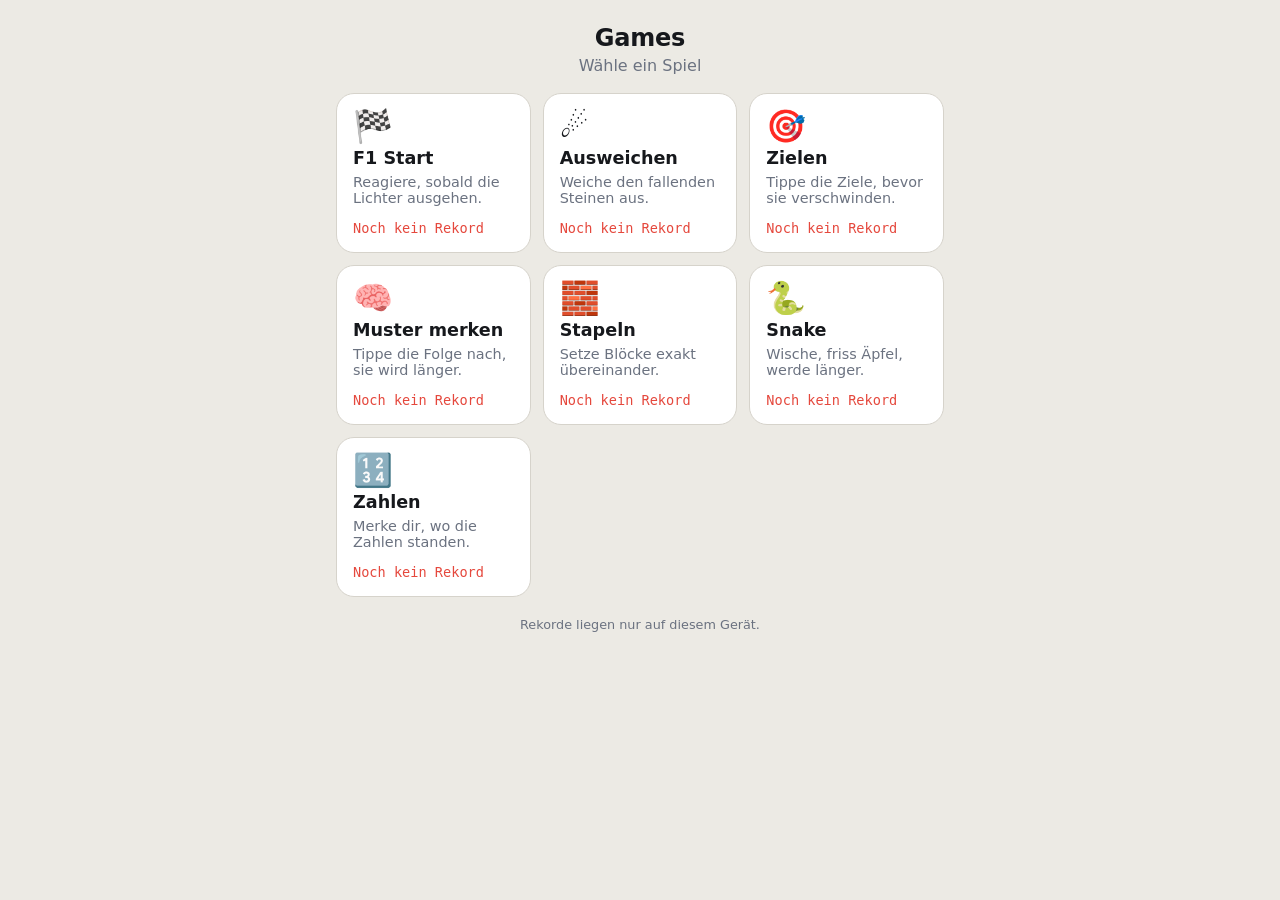
==== commit d73e39a0: "Rename index (9).html to index.html" ====
--- a/index.html
+++ b/index.html
@@ -32,7 +32,11 @@
 var GAMES=[
   {t:"F1 Start",d:"Reagiere, sobald die Lichter ausgehen.",i:"🏁",u:F1_URL,k:"f1:best",f:function(v){return v+" ms"}},
   {t:"Ausweichen",d:"Weiche den fallenden Steinen aus.",i:"☄️",u:"ausweichen.html",k:"game:ausweichen:best",f:function(v){return v.toFixed(1)+" s"}},
-  {t:"Zielen",d:"Tippe die Ziele, bevor sie verschwinden.",i:"🎯",u:"zielen.html",k:"game:zielen:best",f:function(v){return v+" Pkt"}}
+  {t:"Zielen",d:"Tippe die Ziele, bevor sie verschwinden.",i:"🎯",u:"zielen.html",k:"game:zielen:best",f:function(v){return v+" Pkt"}},
+  {t:"Muster merken",d:"Tippe die Folge nach, sie wird länger.",i:"🧠",u:"muster.html",k:"game:muster:best",f:function(v){return v+" Runden"}},
+  {t:"Stapeln",d:"Setze Blöcke exakt übereinander.",i:"🧱",u:"stapeln.html",k:"game:stapeln:best",f:function(v){return v+" Blöcke"}},
+  {t:"Snake",d:"Wische, friss Äpfel, werde länger.",i:"🐍",u:"snake.html",k:"game:snake:best",f:function(v){return v+" Äpfel"}},
+  {t:"Zahlen",d:"Merke dir, wo die Zahlen standen.",i:"🔢",u:"zahlen.html",k:"game:zahlen:best",f:function(v){return v+" Level"}}
 ];
 function best(k){try{var v=parseFloat(localStorage.getItem(k));return v>0?v:0}catch(e){return 0}}
 function el(t,c,x){var e=document.createElement(t);if(c)e.className=c;if(x!=null)e.textContent=x;return e}
--- a/base.css
+++ b/base.css
@@ -12,3 +12,10 @@
 .btn{display:block;width:100%;min-height:48px;border:0;border-radius:14px;background:var(--accent);color:var(--accent-ink);font:inherit;font-weight:700;font-size:1.05rem}
 .back{display:inline-block;margin-top:12px;min-height:44px;line-height:44px;color:var(--mute);text-decoration:none;font-size:.95rem}
 button:focus-visible,a:focus-visible{outline:3px solid var(--accent);outline-offset:2px}
+body.fix{position:fixed;top:0;left:0;right:0;bottom:0;overflow:hidden;overscroll-behavior:none;user-select:none;-webkit-user-select:none;-webkit-touch-callout:none}
+.hud{position:fixed;left:0;right:0;top:calc(env(safe-area-inset-top,0px) + 10px);display:flex;justify-content:space-between;padding:0 16px;pointer-events:none;font-family:"SF Mono",ui-monospace,Menlo,Consolas,monospace;font-weight:700;z-index:2}
+.hud .m{color:var(--mute);font-weight:500}
+.ov{position:fixed;top:0;left:0;right:0;bottom:0;display:flex;align-items:center;justify-content:center;padding:20px;background:rgba(0,0,0,.45);z-index:5}
+.ov.hide{display:none}
+.panel{width:100%;max-width:360px;background:var(--card);border:1px solid var(--line);border-radius:22px;padding:22px;text-align:center}
+.big.gold{color:var(--gold)}
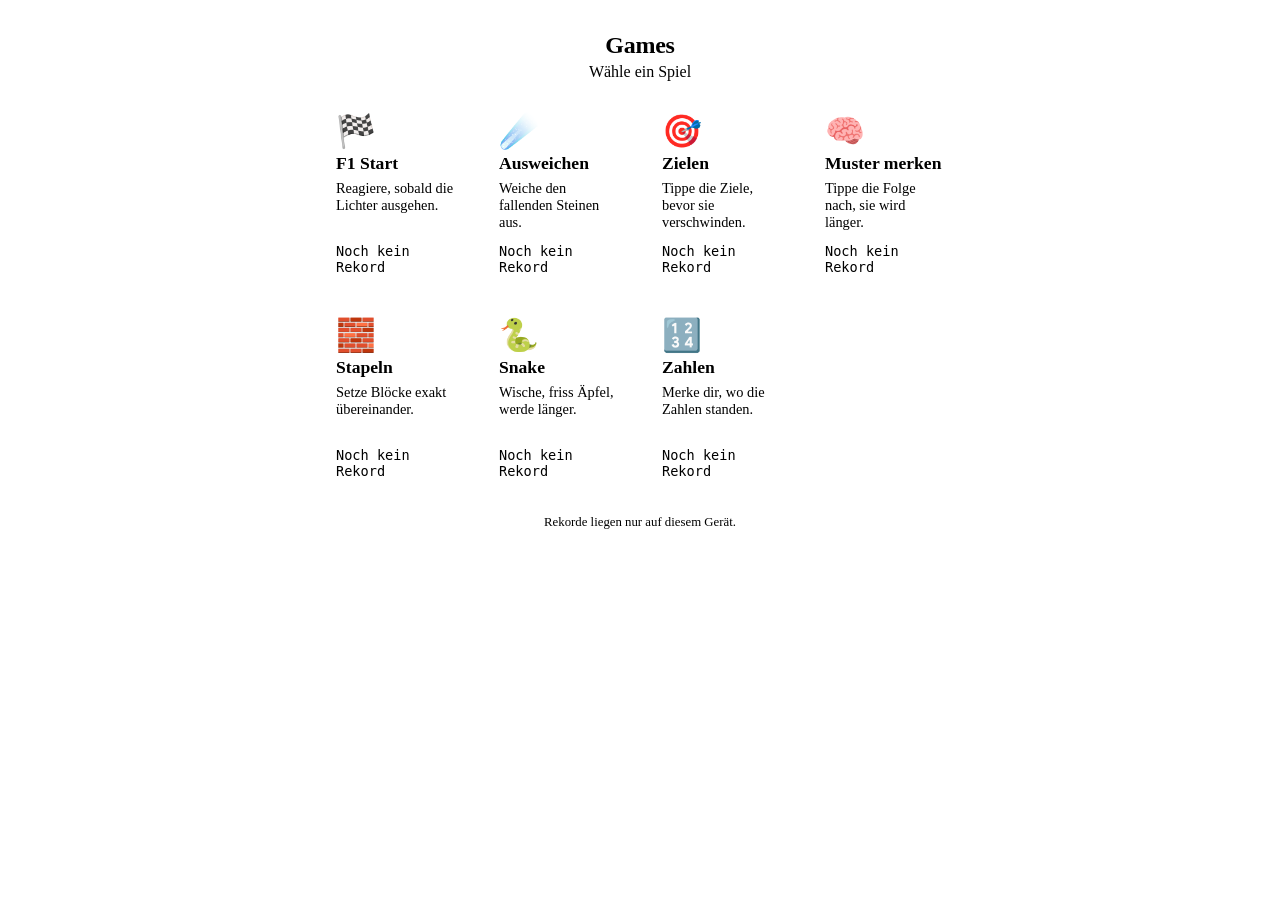
==== commit 9290ef7f: "Add files via upload" ====
--- a/index.html
+++ b/index.html
@@ -3,6 +3,13 @@
 <head>
 <meta charset="utf-8">
 <meta name="viewport" content="width=device-width, initial-scale=1, viewport-fit=cover">
+<meta name="apple-mobile-web-app-capable" content="yes">
+<meta name="mobile-web-app-capable" content="yes">
+<meta name="apple-mobile-web-app-title" content="Games">
+<meta name="theme-color" content="#eceae4" media="(prefers-color-scheme: light)">
+<meta name="theme-color" content="#101215" media="(prefers-color-scheme: dark)">
+<link rel="manifest" href="manifest.json">
+<link rel="apple-touch-icon" href="icon-180.png">
 <title>Games</title>
 <link rel="stylesheet" href="base.css">
 <style>
@@ -27,10 +34,9 @@
 <p class="note">Rekorde liegen nur auf diesem Gerät.</p>
 </main>
 <script>
-// Adresse des F1-Spiels (anpassen, falls dein Repo anders heißt)
-var F1_URL="https://nbh-18.github.io/f1-start/";
+
 var GAMES=[
-  {t:"F1 Start",d:"Reagiere, sobald die Lichter ausgehen.",i:"🏁",u:F1_URL,k:"f1:best",f:function(v){return v+" ms"}},
+  {t:"F1 Start",d:"Reagiere, sobald die Lichter ausgehen.",i:"🏁",u:"f1.html",k:"f1:best",f:function(v){return v+" ms"}},
   {t:"Ausweichen",d:"Weiche den fallenden Steinen aus.",i:"☄️",u:"ausweichen.html",k:"game:ausweichen:best",f:function(v){return v.toFixed(1)+" s"}},
   {t:"Zielen",d:"Tippe die Ziele, bevor sie verschwinden.",i:"🎯",u:"zielen.html",k:"game:zielen:best",f:function(v){return v+" Pkt"}},
   {t:"Muster merken",d:"Tippe die Folge nach, sie wird länger.",i:"🧠",u:"muster.html",k:"game:muster:best",f:function(v){return v+" Runden"}},
@@ -48,6 +54,7 @@
   var r=g.soon?"Bald":(best(g.k)?"Rekord: "+g.f(best(g.k)):"Noch kein Rekord");
   a.appendChild(el("div","rec",r));grid.appendChild(a);
 });
+if("serviceWorker" in navigator){window.addEventListener("load",function(){navigator.serviceWorker.register("sw.js").catch(function(){})})}
 </script>
 </body>
 </html>
